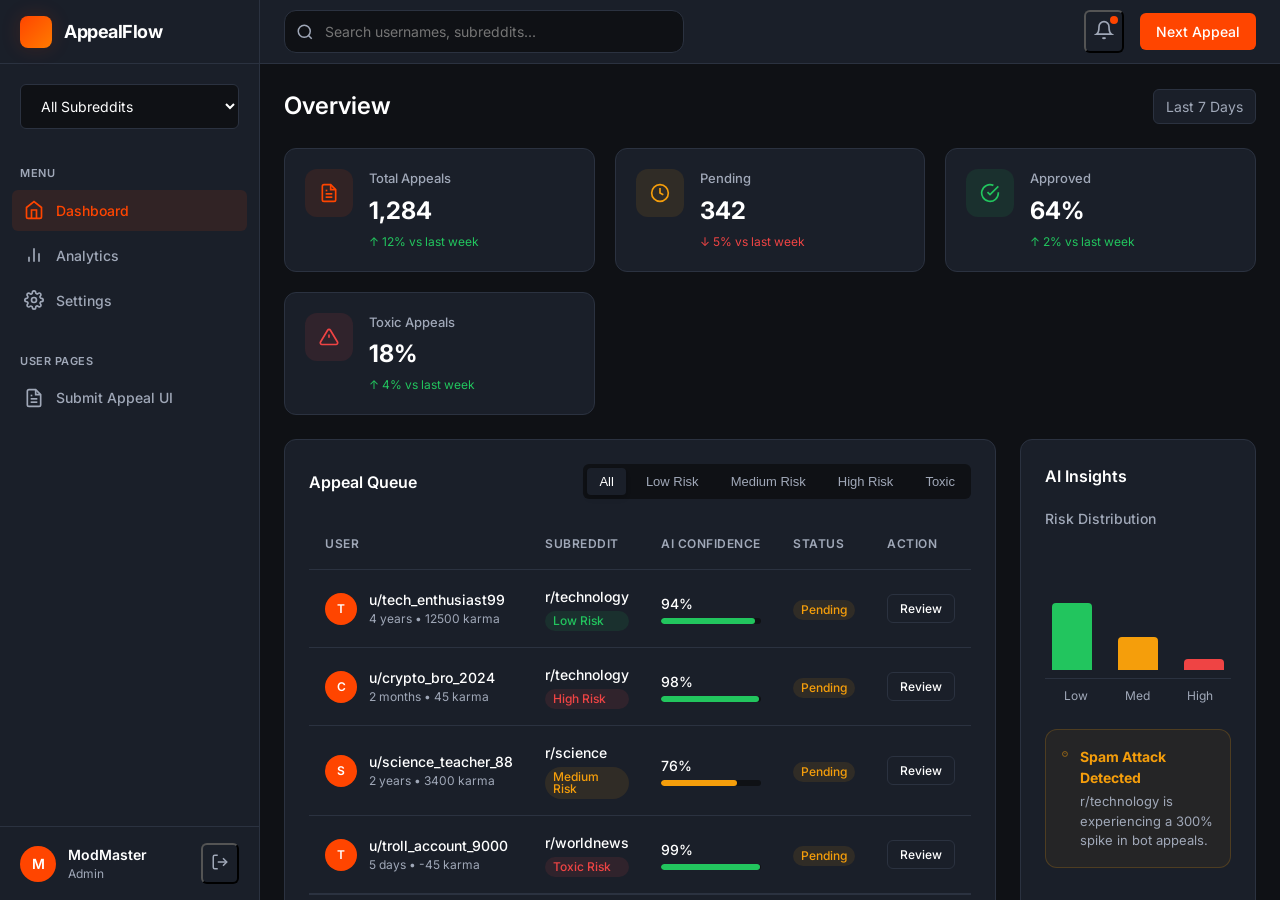
==== dashboard.html @ 3691bf02 "first commit" ====
<!DOCTYPE html>
<html lang="en">
<head>
    <meta charset="UTF-8">
    <meta name="viewport" content="width=device-width, initial-scale=1.0">
    <title>Dashboard - AppealFlow AI</title>
    <link href="https://fonts.googleapis.com/css2?family=Inter:wght@400;500;600;700&display=swap" rel="stylesheet">
    <link rel="stylesheet" href="css/style.css">
    <link rel="stylesheet" href="css/components.css">
    <link rel="stylesheet" href="css/dashboard.css">
    <link rel="stylesheet" href="css/responsive.css">
</head>
<body class="app-body">
    <!-- Sidebar -->
    <aside class="sidebar" id="sidebar">
        <div class="sidebar-header">
            <div class="logo">
                <span class="logo-icon"></span>
                <span class="logo-text">AppealFlow</span>
            </div>
            <button class="btn-icon mobile-menu-close" id="close-sidebar">
                <svg width="24" height="24" viewBox="0 0 24 24" fill="none" stroke="currentColor" stroke-width="2"><path d="M18 6L6 18M6 6l12 12"></path></svg>
            </button>
        </div>

        <div class="sidebar-subreddit-selector">
            <select class="form-control" id="subreddit-select">
                <option value="all">All Subreddits</option>
                <option value="r/technology">r/technology</option>
                <option value="r/science">r/science</option>
                <option value="r/worldnews">r/worldnews</option>
            </select>
        </div>

        <nav class="sidebar-nav">
            <div class="nav-section">MENU</div>
            <a href="dashboard.html" class="nav-item active">
                <svg width="20" height="20" viewBox="0 0 24 24" fill="none" stroke="currentColor" stroke-width="2"><path d="M3 9l9-7 9 7v11a2 2 0 0 1-2 2H5a2 2 0 0 1-2-2z"></path><polyline points="9 22 9 12 15 12 15 22"></polyline></svg>
                Dashboard
            </a>
            <a href="analytics.html" class="nav-item">
                <svg width="20" height="20" viewBox="0 0 24 24" fill="none" stroke="currentColor" stroke-width="2"><path d="M18 20V10M12 20V4M6 20v-6"></path></svg>
                Analytics
            </a>
            <a href="settings.html" class="nav-item">
                <svg width="20" height="20" viewBox="0 0 24 24" fill="none" stroke="currentColor" stroke-width="2"><circle cx="12" cy="12" r="3"></circle><path d="M19.4 15a1.65 1.65 0 0 0 .33 1.82l.06.06a2 2 0 0 1 0 2.83 2 2 0 0 1-2.83 0l-.06-.06a1.65 1.65 0 0 0-1.82-.33 1.65 1.65 0 0 0-1 1.51V21a2 2 0 0 1-2 2 2 2 0 0 1-2-2v-.09A1.65 1.65 0 0 0 9 19.4a1.65 1.65 0 0 0-1.82.33l-.06.06a2 2 0 0 1-2.83 0 2 2 0 0 1 0-2.83l.06-.06a1.65 1.65 0 0 0 .33-1.82 1.65 1.65 0 0 0-1.51-1H3a2 2 0 0 1-2-2 2 2 0 0 1 2-2h.09A1.65 1.65 0 0 0 4.6 9a1.65 1.65 0 0 0-.33-1.82l-.06-.06a2 2 0 0 1 0-2.83 2 2 0 0 1 2.83 0l.06.06a1.65 1.65 0 0 0 1.82.33H9a1.65 1.65 0 0 0 1-1.51V3a2 2 0 0 1 2-2 2 2 0 0 1 2 2v.09a1.65 1.65 0 0 0 1 1.51 1.65 1.65 0 0 0 1.82-.33l.06-.06a2 2 0 0 1 2.83 0 2 2 0 0 1 0 2.83l-.06.06a1.65 1.65 0 0 0-.33 1.82V9a1.65 1.65 0 0 0 1.51 1H21a2 2 0 0 1 2 2 2 2 0 0 1-2 2h-.09a1.65 1.65 0 0 0-1.51 1z"></path></svg>
                Settings
            </a>
            
            <div class="nav-section mt-4">USER PAGES</div>
            <a href="submit-appeal.html" class="nav-item" target="_blank">
                <svg width="20" height="20" viewBox="0 0 24 24" fill="none" stroke="currentColor" stroke-width="2"><path d="M14 2H6a2 2 0 0 0-2 2v16a2 2 0 0 0 2 2h12a2 2 0 0 0 2-2V8z"></path><polyline points="14 2 14 8 20 8"></polyline><line x1="16" y1="13" x2="8" y2="13"></line><line x1="16" y1="17" x2="8" y2="17"></line><polyline points="10 9 9 9 8 9"></polyline></svg>
                Submit Appeal UI
            </a>
        </nav>

        <div class="sidebar-footer">
            <div class="user-profile">
                <div class="avatar">M</div>
                <div class="user-info">
                    <span class="user-name">ModMaster</span>
                    <span class="user-role">Admin</span>
                </div>
            </div>
            <button class="btn-icon" id="logout-btn" title="Logout">
                <svg width="18" height="18" viewBox="0 0 24 24" fill="none" stroke="currentColor" stroke-width="2"><path d="M9 21H5a2 2 0 0 1-2-2V5a2 2 0 0 1 2-2h4"></path><polyline points="16 17 21 12 16 7"></polyline><line x1="21" y1="12" x2="9" y2="12"></line></svg>
            </button>
        </div>
    </aside>

    <!-- Main Content -->
    <main class="main-content">
        <!-- Topbar -->
        <header class="topbar">
            <div class="topbar-left">
                <button class="btn-icon mobile-menu-toggle" id="open-sidebar">
                    <svg width="24" height="24" viewBox="0 0 24 24" fill="none" stroke="currentColor" stroke-width="2"><line x1="3" y1="12" x2="21" y2="12"></line><line x1="3" y1="6" x2="21" y2="6"></line><line x1="3" y1="18" x2="21" y2="18"></line></svg>
                </button>
                <div class="search-bar">
                    <svg class="search-icon" width="18" height="18" viewBox="0 0 24 24" fill="none" stroke="currentColor" stroke-width="2"><circle cx="11" cy="11" r="8"></circle><line x1="21" y1="21" x2="16.65" y2="16.65"></line></svg>
                    <input type="text" placeholder="Search usernames, subreddits..." class="form-control search-input" id="global-search">
                </div>
            </div>
            
            <div class="topbar-right">
                <button class="btn-icon notification-btn">
                    <svg width="20" height="20" viewBox="0 0 24 24" fill="none" stroke="currentColor" stroke-width="2"><path d="M18 8A6 6 0 0 0 6 8c0 7-3 9-3 9h18s-3-2-3-9"></path><path d="M13.73 21a2 2 0 0 1-3.46 0"></path></svg>
                    <span class="notification-badge">3</span>
                </button>
                <button class="btn btn-primary" onclick="window.location.href='appeal-details.html'">
                    Next Appeal
                </button>
            </div>
        </header>

        <!-- Dashboard Content -->
        <div class="content-container">
            <div class="page-header">
                <h2>Overview</h2>
                <div class="date-range">Last 7 Days</div>
            </div>

            <!-- Stats Grid -->
            <div class="stats-grid">
                <div class="stat-card">
                    <div class="stat-icon bg-primary-light">
                        <svg width="20" height="20" viewBox="0 0 24 24" fill="none" stroke="var(--primary)" stroke-width="2"><path d="M14 2H6a2 2 0 0 0-2 2v16a2 2 0 0 0 2 2h12a2 2 0 0 0 2-2V8z"></path><polyline points="14 2 14 8 20 8"></polyline><line x1="16" y1="13" x2="8" y2="13"></line><line x1="16" y1="17" x2="8" y2="17"></line><polyline points="10 9 9 9 8 9"></polyline></svg>
                    </div>
                    <div class="stat-info">
                        <h3>Total Appeals</h3>
                        <div class="stat-value">1,284</div>
                        <div class="stat-trend trend-up">↑ 12% vs last week</div>
                    </div>
                </div>
                
                <div class="stat-card">
                    <div class="stat-icon bg-warning-light">
                        <svg width="20" height="20" viewBox="0 0 24 24" fill="none" stroke="var(--warning)" stroke-width="2"><circle cx="12" cy="12" r="10"></circle><polyline points="12 6 12 12 16 14"></polyline></svg>
                    </div>
                    <div class="stat-info">
                        <h3>Pending</h3>
                        <div class="stat-value">342</div>
                        <div class="stat-trend trend-down">↓ 5% vs last week</div>
                    </div>
                </div>

                <div class="stat-card">
                    <div class="stat-icon bg-success-light">
                        <svg width="20" height="20" viewBox="0 0 24 24" fill="none" stroke="var(--success)" stroke-width="2"><path d="M22 11.08V12a10 10 0 1 1-5.93-9.14"></path><polyline points="22 4 12 14.01 9 11.01"></polyline></svg>
                    </div>
                    <div class="stat-info">
                        <h3>Approved</h3>
                        <div class="stat-value">64%</div>
                        <div class="stat-trend trend-up">↑ 2% vs last week</div>
                    </div>
                </div>

                <div class="stat-card">
                    <div class="stat-icon bg-danger-light">
                        <svg width="20" height="20" viewBox="0 0 24 24" fill="none" stroke="var(--danger)" stroke-width="2"><path d="M10.29 3.86L1.82 18a2 2 0 0 0 1.71 3h16.94a2 2 0 0 0 1.71-3L13.71 3.86a2 2 0 0 0-3.42 0z"></path><line x1="12" y1="9" x2="12" y2="13"></line><line x1="12" y1="17" x2="12.01" y2="17"></line></svg>
                    </div>
                    <div class="stat-info">
                        <h3>Toxic Appeals</h3>
                        <div class="stat-value">18%</div>
                        <div class="stat-trend trend-up text-danger">↑ 4% vs last week</div>
                    </div>
                </div>
            </div>

            <!-- Main Layout -->
            <div class="dashboard-layout">
                <!-- Queue Section -->
                <div class="card queue-section">
                    <div class="card-header">
                        <h3 class="card-title">Appeal Queue</h3>
                        <div class="queue-filters">
                            <div class="tabs">
                                <button class="tab active" data-filter="all">All</button>
                                <button class="tab" data-filter="low-risk">Low Risk</button>
                                <button class="tab" data-filter="medium-risk">Medium Risk</button>
                                <button class="tab" data-filter="high-risk">High Risk</button>
                                <button class="tab" data-filter="toxic">Toxic</button>
                            </div>
                        </div>
                    </div>
                    
                    <div class="table-responsive">
                        <table class="table" id="appeals-table">
                            <thead>
                                <tr>
                                    <th>User</th>
                                    <th>Subreddit</th>
                                    <th>AI Confidence</th>
                                    <th>Status</th>
                                    <th>Action</th>
                                </tr>
                            </thead>
                            <tbody id="appeals-tbody">
                                <!-- Populated by JS -->
                            </tbody>
                        </table>
                    </div>
                    
                    <div class="pagination">
                        <button class="btn-icon" disabled><svg width="18" height="18" viewBox="0 0 24 24" fill="none" stroke="currentColor" stroke-width="2"><polyline points="15 18 9 12 15 6"></polyline></svg></button>
                        <span class="page-info">Page 1 of 12</span>
                        <button class="btn-icon"><svg width="18" height="18" viewBox="0 0 24 24" fill="none" stroke="currentColor" stroke-width="2"><polyline points="9 18 15 12 9 6"></polyline></svg></button>
                    </div>
                </div>

                <!-- AI Insights Sidebar -->
                <div class="insights-section">
                    <div class="card h-100">
                        <div class="card-header">
                            <h3 class="card-title">AI Insights</h3>
                        </div>
                        <div class="insights-content">
                            <!-- Chart Placeholder -->
                            <div class="chart-container mb-4">
                                <h4>Risk Distribution</h4>
                                <div class="chart-mockup">
                                    <div class="bar-chart">
                                        <div class="bar bg-success" style="height: 60%;" title="Low Risk"></div>
                                        <div class="bar bg-warning" style="height: 30%;" title="Medium Risk"></div>
                                        <div class="bar bg-danger" style="height: 10%;" title="High Risk"></div>
                                    </div>
                                    <div class="chart-labels">
                                        <span>Low</span>
                                        <span>Med</span>
                                        <span>High</span>
                                    </div>
                                </div>
                            </div>
                            
                            <div class="insight-alert">
                                <svg width="16" height="16" viewBox="0 0 24 24" fill="none" stroke="var(--warning)" stroke-width="2"><circle cx="12" cy="12" r="10"></circle><line x1="12" y1="8" x2="12" y2="12"></line><line x1="12" y1="16" x2="12.01" y2="16"></line></svg>
                                <div>
                                    <h5>Spam Attack Detected</h5>
                                    <p>r/technology is experiencing a 300% spike in bot appeals.</p>
                                </div>
                            </div>
                        </div>
                    </div>
                </div>
            </div>
        </div>
    </main>

    <!-- Toast Container -->
    <div class="toast-container" id="toast-container"></div>

    <script src="js/mock-data.js"></script>
    <script src="js/app.js"></script>
    <script src="js/dashboard.js"></script>
</body>
</html>
---- css/style.css ----
:root {
    --primary: #FF4500;
    --primary-hover: #ff571a;
    --bg-main: #0f1115;
    --bg-card: #1a1f29;
    --bg-card-hover: #222834;
    --text-main: #ffffff;
    --text-secondary: #a0a8b8;
    --success: #22c55e;
    --warning: #f59e0b;
    --danger: #ef4444;
    --border: #2b3240;
    --border-light: rgba(255, 255, 255, 0.05);
    
    --radius-sm: 6px;
    --radius-md: 12px;
    --radius-lg: 16px;
    --radius-xl: 24px;
    
    --shadow-sm: 0 4px 6px -1px rgba(0, 0, 0, 0.1), 0 2px 4px -1px rgba(0, 0, 0, 0.06);
    --shadow-md: 0 10px 15px -3px rgba(0, 0, 0, 0.3), 0 4px 6px -2px rgba(0, 0, 0, 0.15);
    --shadow-glow: 0 0 20px rgba(255, 69, 0, 0.15);
    
    --transition: 0.2s cubic-bezier(0.4, 0, 0.2, 1);
}

* {
    margin: 0;
    padding: 0;
    box-sizing: border-box;
}

body {
    font-family: 'Inter', -apple-system, BlinkMacSystemFont, "Segoe UI", Roboto, Helvetica, Arial, sans-serif;
    background-color: var(--bg-main);
    color: var(--text-main);
    line-height: 1.5;
    -webkit-font-smoothing: antialiased;
}

a {
    color: var(--primary);
    text-decoration: none;
    transition: color var(--transition);
}

a:hover {
    color: var(--primary-hover);
}

::-webkit-scrollbar {
    width: 8px;
    height: 8px;
}

::-webkit-scrollbar-track {
    background: var(--bg-main);
}

::-webkit-scrollbar-thumb {
    background: var(--border);
    border-radius: 4px;
}

::-webkit-scrollbar-thumb:hover {
    background: var(--text-secondary);
}

.glass-panel {
    background: rgba(26, 31, 41, 0.7);
    backdrop-filter: blur(16px);
    -webkit-backdrop-filter: blur(16px);
    border: 1px solid var(--border-light);
    box-shadow: var(--shadow-md);
}

.login-body {
    display: flex;
    align-items: center;
    justify-content: center;
    min-height: 100vh;
    background: radial-gradient(circle at top right, rgba(255, 69, 0, 0.05), transparent 40%),
                radial-gradient(circle at bottom left, rgba(255, 69, 0, 0.05), transparent 40%),
                var(--bg-main);
}

.login-container {
    width: 100%;
    max-width: 420px;
    padding: 40px;
    border-radius: var(--radius-xl);
    text-align: center;
}

.login-header {
    margin-bottom: 40px;
}

.logo {
    display: flex;
    align-items: center;
    justify-content: center;
    gap: 12px;
    font-size: 24px;
    font-weight: 700;
    margin-bottom: 24px;
    letter-spacing: -0.5px;
}

.logo-icon {
    width: 32px;
    height: 32px;
    background: linear-gradient(135deg, var(--primary), #ff7b00);
    border-radius: 8px;
    display: inline-block;
    box-shadow: var(--shadow-glow);
}

.login-header h1 {
    font-size: 28px;
    font-weight: 600;
    margin-bottom: 8px;
    letter-spacing: -0.5px;
}

.login-header p {
    color: var(--text-secondary);
    font-size: 15px;
}

.login-actions {
    margin-bottom: 32px;
    position: relative;
    min-height: 50px;
}

.reddit-icon {
    width: 20px;
    height: 20px;
}

.login-footer p {
    font-size: 13px;
    color: var(--text-secondary);
}

.login-footer a {
    color: var(--text-secondary);
    text-decoration: underline;
}

.login-footer a:hover {
    color: var(--text-main);
}

.hidden { display: none !important; }
.text-success { color: var(--success); }
.text-warning { color: var(--warning); }
.text-danger { color: var(--danger); }
---- css/components.css ----
/* Buttons */
.btn {
    display: inline-flex;
    align-items: center;
    justify-content: center;
    gap: 8px;
    padding: 10px 16px;
    border-radius: var(--radius-sm);
    font-weight: 500;
    font-size: 14px;
    border: none;
    cursor: pointer;
    transition: all var(--transition);
    font-family: inherit;
    white-space: nowrap;
}

.btn-primary { background: var(--primary); color: white; }
.btn-primary:hover { background: var(--primary-hover); transform: translateY(-1px); box-shadow: var(--shadow-glow); }
.btn-primary:active { transform: translateY(0); }

.btn-secondary { background: var(--border); color: var(--text-main); }
.btn-secondary:hover { background: var(--text-secondary); color: var(--bg-main); }

.btn-outline { background: transparent; border: 1px solid var(--border); color: var(--text-main); }
.btn-outline:hover { background: var(--bg-card-hover); border-color: var(--text-secondary); }

.btn-danger { background: rgba(239, 68, 68, 0.1); color: var(--danger); border: 1px solid rgba(239, 68, 68, 0.2); }
.btn-danger:hover { background: var(--danger); color: white; }

.btn-success { background: rgba(34, 197, 94, 0.1); color: var(--success); border: 1px solid rgba(34, 197, 94, 0.2); }
.btn-success:hover { background: var(--success); color: white; }

.btn-block { width: 100%; }
.btn-lg { padding: 14px 24px; font-size: 16px; border-radius: var(--radius-md); }

.btn-icon { padding: 8px; border-radius: var(--radius-sm); background: transparent; color: var(--text-secondary); }
.btn-icon:hover { background: var(--bg-card-hover); color: var(--text-main); }

/* Cards */
.card { background: var(--bg-card); border-radius: var(--radius-md); border: 1px solid var(--border); padding: 24px; }
.card-header { display: flex; justify-content: space-between; align-items: center; margin-bottom: 20px; }
.card-title { font-size: 16px; font-weight: 600; }

/* Forms */
.form-group { margin-bottom: 20px; }
.form-label { display: block; margin-bottom: 8px; font-size: 14px; font-weight: 500; color: var(--text-secondary); }
.form-control { width: 100%; padding: 12px 16px; background: var(--bg-main); border: 1px solid var(--border); border-radius: var(--radius-sm); color: var(--text-main); font-size: 14px; font-family: inherit; transition: border-color var(--transition); }
.form-control:focus { outline: none; border-color: var(--primary); box-shadow: 0 0 0 2px rgba(255, 69, 0, 0.1); }
textarea.form-control { resize: vertical; min-height: 100px; }

/* Badges */
.badge { display: inline-flex; align-items: center; padding: 4px 8px; border-radius: 9999px; font-size: 12px; font-weight: 500; line-height: 1; }
.badge-success { background: rgba(34, 197, 94, 0.1); color: var(--success); }
.badge-warning { background: rgba(245, 158, 11, 0.1); color: var(--warning); }
.badge-danger { background: rgba(239, 68, 68, 0.1); color: var(--danger); }
.badge-neutral { background: rgba(160, 168, 184, 0.1); color: var(--text-secondary); }

/* Loading Spinner */
.loading-spinner { width: 24px; height: 24px; border: 3px solid rgba(255, 255, 255, 0.1); border-radius: 50%; border-top-color: var(--primary); animation: spin 1s ease-in-out infinite; margin: 0 auto; }
@keyframes spin { to { transform: rotate(360deg); } }

/* Toast Notifications */
.toast-container { position: fixed; bottom: 24px; right: 24px; z-index: 9999; display: flex; flex-direction: column; gap: 12px; }
.toast { background: var(--bg-card); border-left: 4px solid var(--primary); box-shadow: var(--shadow-md); padding: 16px 20px; border-radius: var(--radius-sm); display: flex; align-items: flex-start; gap: 12px; min-width: 300px; transform: translateX(120%); transition: transform 0.3s cubic-bezier(0.175, 0.885, 0.32, 1.275); }
.toast.show { transform: translateX(0); }
.toast-success { border-left-color: var(--success); }
.toast-error { border-left-color: var(--danger); }
.toast-warning { border-left-color: var(--warning); }
.toast-content h4 { font-size: 14px; margin-bottom: 4px; }
.toast-content p { font-size: 13px; color: var(--text-secondary); }

/* Modals */
.modal-overlay { position: fixed; top: 0; left: 0; right: 0; bottom: 0; background: rgba(15, 17, 21, 0.8); backdrop-filter: blur(4px); z-index: 1000; display: flex; align-items: center; justify-content: center; opacity: 0; pointer-events: none; transition: opacity var(--transition); }
.modal-overlay.active { opacity: 1; pointer-events: auto; }
.modal { background: var(--bg-card); border: 1px solid var(--border); border-radius: var(--radius-lg); width: 100%; max-width: 500px; box-shadow: var(--shadow-md); transform: translateY(20px) scale(0.95); transition: transform var(--transition); }
.modal-overlay.active .modal { transform: translateY(0) scale(1); }
.modal-header { padding: 20px 24px; border-bottom: 1px solid var(--border); display: flex; justify-content: space-between; align-items: center; }
.modal-body { padding: 24px; }
.modal-footer { padding: 20px 24px; border-top: 1px solid var(--border); display: flex; justify-content: flex-end; gap: 12px; }

/* Skeletons */
.skeleton { background: linear-gradient(90deg, var(--bg-card) 25%, var(--border) 50%, var(--bg-card) 75%); background-size: 200% 100%; animation: skeleton-loading 1.5s infinite; border-radius: var(--radius-sm); }
@keyframes skeleton-loading { 0% { background-position: 200% 0; } 100% { background-position: -200% 0; } }
---- css/dashboard.css ----
/* Dashboard Layout */
.app-body { display: flex; height: 100vh; overflow: hidden; }

/* Sidebar */
.sidebar { width: 260px; background: var(--bg-card); border-right: 1px solid var(--border); display: flex; flex-direction: column; transition: transform var(--transition); z-index: 100; }
.sidebar-header { height: 64px; padding: 0 20px; display: flex; align-items: center; justify-content: space-between; border-bottom: 1px solid var(--border); }
.sidebar-header .logo { margin-bottom: 0; font-size: 18px; }
.mobile-menu-close { display: none; }
.sidebar-subreddit-selector { padding: 20px; }
.sidebar-nav { flex: 1; overflow-y: auto; padding: 0 12px; }
.nav-section { font-size: 11px; font-weight: 600; color: var(--text-secondary); letter-spacing: 0.5px; padding: 16px 8px 8px; text-transform: uppercase; }
.mt-4 { margin-top: 16px; }
.mt-1 { margin-top: 4px; }
.nav-item { display: flex; align-items: center; gap: 12px; padding: 10px 12px; color: var(--text-secondary); border-radius: var(--radius-sm); font-size: 14px; font-weight: 500; margin-bottom: 4px; }
.nav-item:hover { background: var(--bg-card-hover); color: var(--text-main); }
.nav-item.active { background: rgba(255, 69, 0, 0.1); color: var(--primary); }
.sidebar-footer { padding: 16px 20px; border-top: 1px solid var(--border); display: flex; align-items: center; justify-content: space-between; }
.user-profile { display: flex; align-items: center; gap: 12px; }
.avatar { width: 36px; height: 36px; background: var(--primary); color: white; border-radius: 50%; display: flex; align-items: center; justify-content: center; font-weight: 600; font-size: 14px; }
.user-info { display: flex; flex-direction: column; }
.user-name { font-size: 14px; font-weight: 600; }
.user-role { font-size: 12px; color: var(--text-secondary); }

/* Main Content */
.main-content { flex: 1; display: flex; flex-direction: column; overflow: hidden; }
.topbar { height: 64px; background: var(--bg-card); border-bottom: 1px solid var(--border); display: flex; align-items: center; justify-content: space-between; padding: 0 24px; }
.topbar-left { display: flex; align-items: center; gap: 16px; flex: 1; }
.mobile-menu-toggle { display: none; }
.search-bar { position: relative; max-width: 400px; width: 100%; }
.search-icon { position: absolute; left: 12px; top: 50%; transform: translateY(-50%); color: var(--text-secondary); }
.search-input { padding-left: 40px; background: var(--bg-main); border-radius: var(--radius-md); }
.topbar-right { display: flex; align-items: center; gap: 16px; }
.notification-btn { position: relative; }
.notification-badge { position: absolute; top: 4px; right: 4px; width: 8px; height: 8px; background: var(--primary); border-radius: 50%; font-size: 0; }

/* Content Container */
.content-container { flex: 1; overflow-y: auto; padding: 24px; }
.page-header { display: flex; justify-content: space-between; align-items: center; margin-bottom: 24px; }
.page-header h2 { font-size: 24px; font-weight: 600; }
.date-range { font-size: 14px; color: var(--text-secondary); background: var(--bg-card); padding: 6px 12px; border-radius: var(--radius-sm); border: 1px solid var(--border); }

/* Stats Grid */
.stats-grid { display: grid; grid-template-columns: repeat(auto-fit, minmax(240px, 1fr)); gap: 20px; margin-bottom: 24px; }
.stat-card { background: var(--bg-card); border: 1px solid var(--border); border-radius: var(--radius-md); padding: 20px; display: flex; align-items: flex-start; gap: 16px; transition: transform var(--transition), box-shadow var(--transition); }
.stat-card:hover { transform: translateY(-2px); box-shadow: var(--shadow-sm); }
.stat-icon { width: 48px; height: 48px; border-radius: var(--radius-md); display: flex; align-items: center; justify-content: center; }
.bg-primary-light { background: rgba(255, 69, 0, 0.1); }
.bg-warning-light { background: rgba(245, 158, 11, 0.1); }
.bg-success-light { background: rgba(34, 197, 94, 0.1); }
.bg-danger-light { background: rgba(239, 68, 68, 0.1); }
.stat-info h3 { font-size: 13px; color: var(--text-secondary); font-weight: 500; margin-bottom: 4px; }
.stat-value { font-size: 24px; font-weight: 700; margin-bottom: 4px; }
.stat-trend { font-size: 12px; }
.trend-up { color: var(--success); }
.trend-down { color: var(--danger); }

/* Dashboard Layout */
.dashboard-layout { display: grid; grid-template-columns: 2fr 1fr; gap: 24px; }

/* Queue Section */
.tabs { display: flex; gap: 8px; background: var(--bg-main); padding: 4px; border-radius: var(--radius-sm); }
.tab { padding: 6px 12px; font-size: 13px; font-weight: 500; border: none; background: transparent; color: var(--text-secondary); border-radius: 4px; cursor: pointer; transition: all var(--transition); }
.tab:hover { color: var(--text-main); }
.tab.active { background: var(--bg-card); color: var(--text-main); box-shadow: var(--shadow-sm); }

/* Tables */
.table-responsive { overflow-x: auto; }
.table { width: 100%; border-collapse: collapse; }
.table th, .table td { padding: 16px; text-align: left; border-bottom: 1px solid var(--border); }
.table th { font-size: 12px; text-transform: uppercase; color: var(--text-secondary); font-weight: 600; letter-spacing: 0.5px; }
.table td { font-size: 14px; }
.table tbody tr { transition: background var(--transition); }
.table tbody tr:hover { background: var(--bg-card-hover); }
.user-cell { display: flex; align-items: center; gap: 12px; }
.user-cell .avatar { width: 32px; height: 32px; font-size: 12px; }
.user-cell-info { display: flex; flex-direction: column; }
.user-name-link { font-weight: 500; color: var(--text-main); }
.user-meta { font-size: 12px; color: var(--text-secondary); }
.score-bar { width: 100px; height: 6px; background: var(--bg-main); border-radius: 3px; overflow: hidden; }
.score-fill { height: 100%; border-radius: 3px; }
.font-medium { font-weight: 500; }
.btn-sm { padding: 6px 12px; font-size: 12px; }

/* Pagination */
.pagination { display: flex; align-items: center; justify-content: flex-end; gap: 16px; padding: 16px; border-top: 1px solid var(--border); }
.page-info { font-size: 13px; color: var(--text-secondary); }

/* Insights Section */
.h-100 { height: 100%; }
.chart-container h4 { font-size: 14px; font-weight: 500; margin-bottom: 16px; color: var(--text-secondary); }
.mb-4 { margin-bottom: 24px; }
.chart-mockup { height: 160px; display: flex; flex-direction: column; justify-content: flex-end; }
.bar-chart { display: flex; align-items: flex-end; justify-content: space-around; height: 120px; border-bottom: 1px solid var(--border); padding-bottom: 8px; gap: 12px; }
.bar { width: 40px; border-radius: 4px 4px 0 0; transition: height 1s ease-out; }
.bg-success { background: var(--success); }
.bg-warning { background: var(--warning); }
.bg-danger { background: var(--danger); }
.chart-labels { display: flex; justify-content: space-around; margin-top: 8px; font-size: 12px; color: var(--text-secondary); }
.insight-alert { display: flex; gap: 12px; padding: 16px; background: rgba(245, 158, 11, 0.05); border: 1px solid rgba(245, 158, 11, 0.2); border-radius: var(--radius-md); }
.insight-alert h5 { color: var(--warning); font-size: 14px; margin-bottom: 4px; }
.insight-alert p { font-size: 13px; color: var(--text-secondary); }
---- css/responsive.css ----
/* css/responsive.css */
@media (max-width: 1024px) {
    .dashboard-layout { grid-template-columns: 1fr; }
}

@media (max-width: 768px) {
    .sidebar { position: fixed; left: 0; top: 0; bottom: 0; transform: translateX(-100%); width: 260px; }
    .sidebar.open { transform: translateX(0); box-shadow: var(--shadow-md); }
    .mobile-menu-toggle { display: block; }
    .mobile-menu-close { display: block; }
    .search-bar { display: none; }
    .stats-grid { grid-template-columns: 1fr 1fr; }
}

@media (max-width: 480px) {
    .stats-grid { grid-template-columns: 1fr; }
    .card-header { flex-direction: column; align-items: flex-start; gap: 16px; }
    .queue-filters { width: 100%; overflow-x: auto; }
}
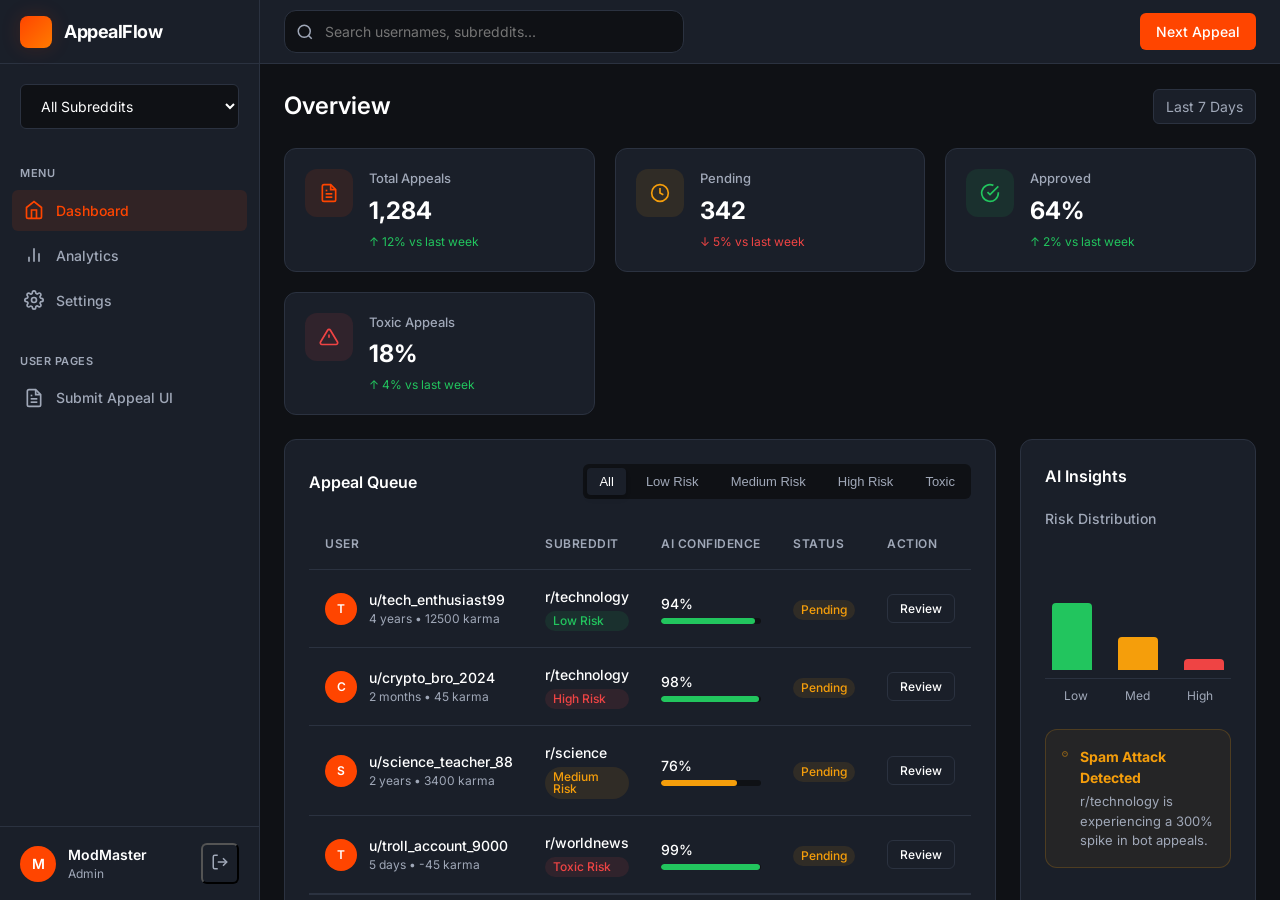
==== commit be0351b3: "Remove notification button from dashboard Removed notification button from the top bar." ====
--- a/dashboard.html
+++ b/dashboard.html
@@ -83,10 +83,6 @@
             </div>
             
             <div class="topbar-right">
-                <button class="btn-icon notification-btn">
-                    <svg width="20" height="20" viewBox="0 0 24 24" fill="none" stroke="currentColor" stroke-width="2"><path d="M18 8A6 6 0 0 0 6 8c0 7-3 9-3 9h18s-3-2-3-9"></path><path d="M13.73 21a2 2 0 0 1-3.46 0"></path></svg>
-                    <span class="notification-badge">3</span>
-                </button>
                 <button class="btn btn-primary" onclick="window.location.href='appeal-details.html'">
                     Next Appeal
                 </button>
